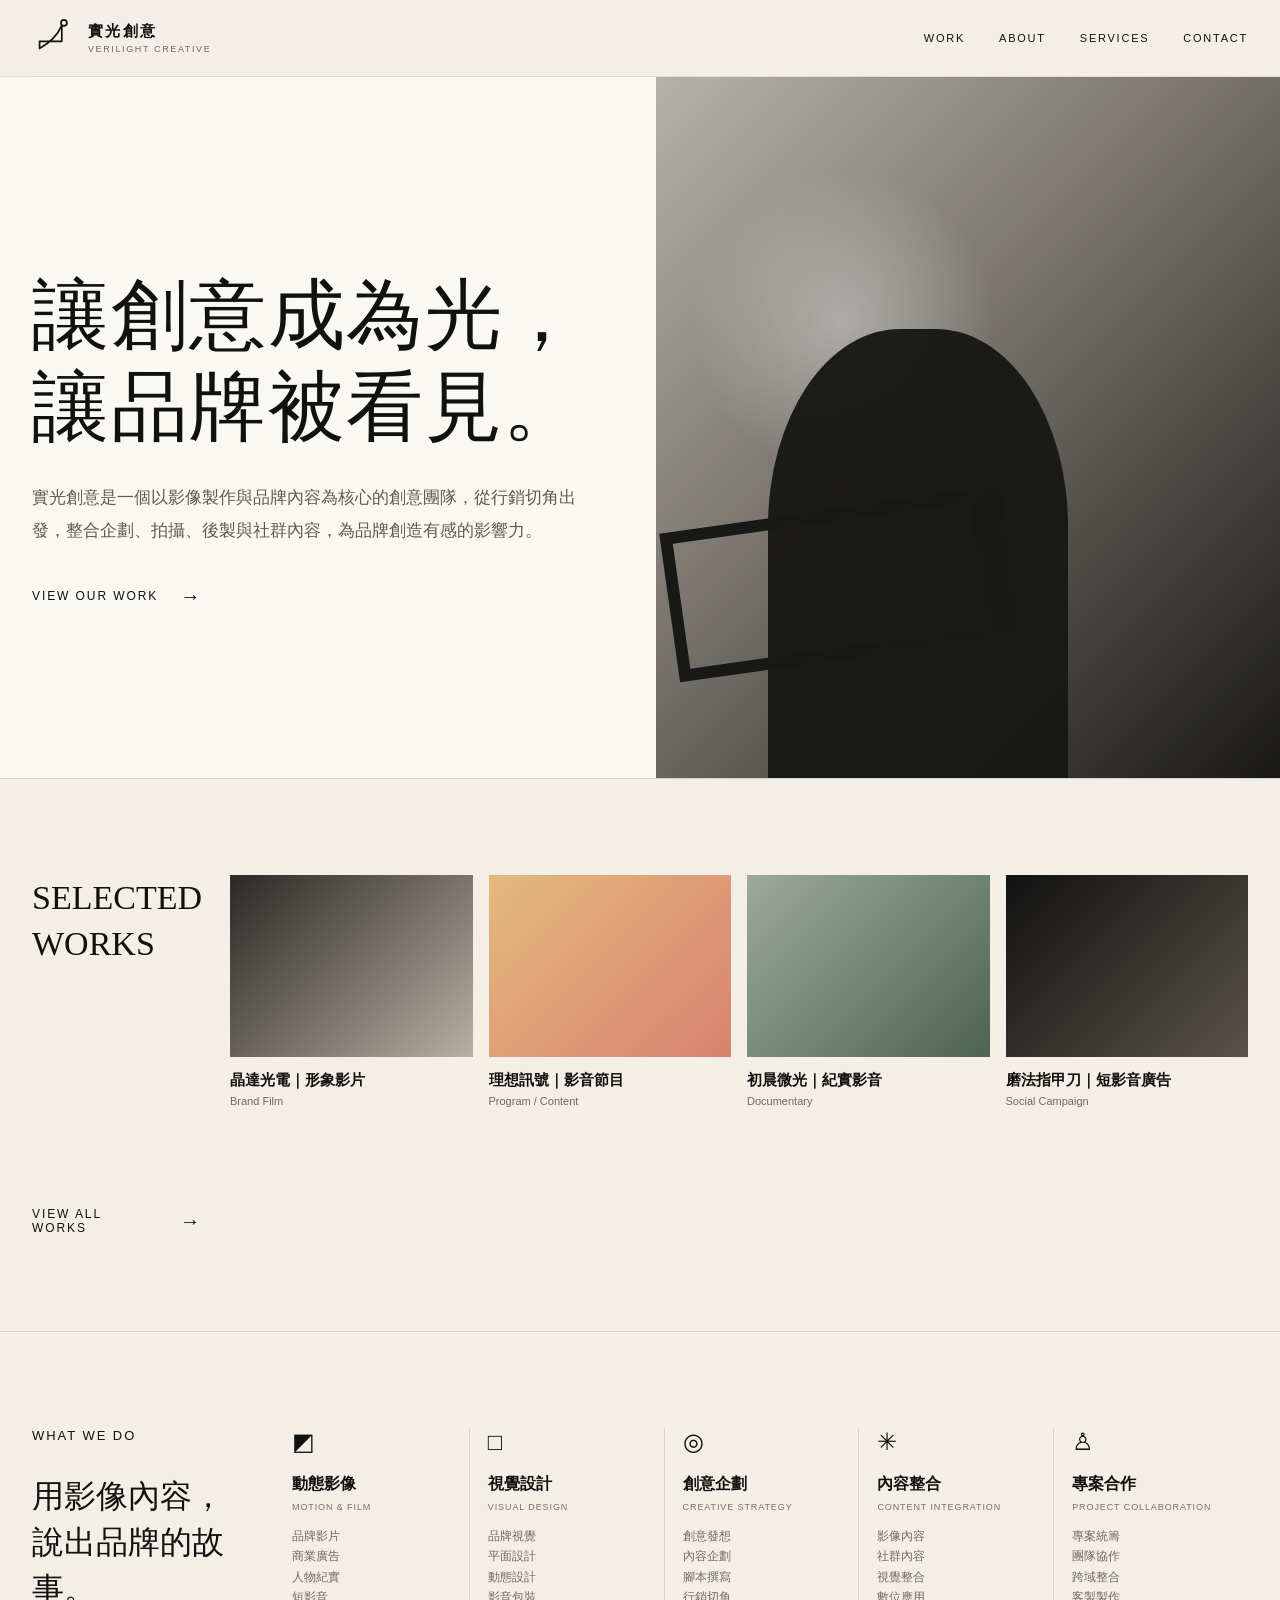
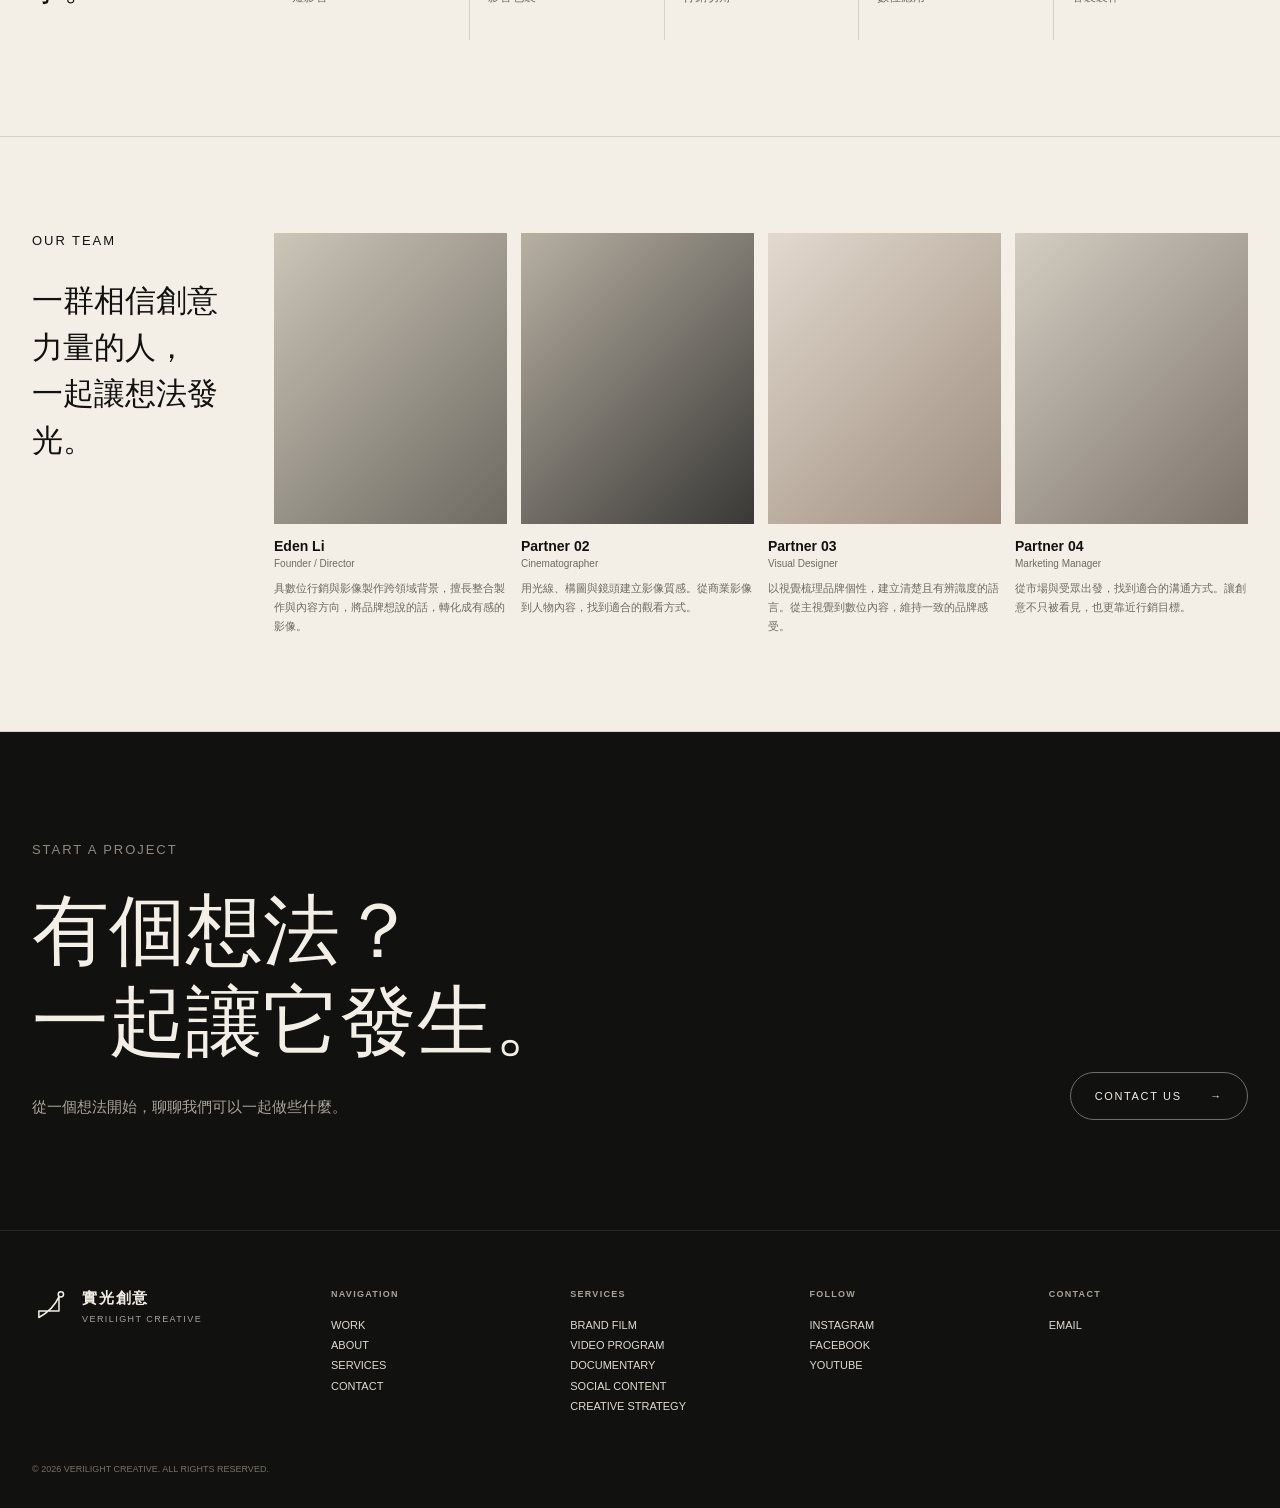
==== index.html @ e5758209 "Add files via upload" ====
<!doctype html><html lang="zh-Hant"><head><meta charset="utf-8"><meta name="viewport" content="width=device-width,initial-scale=1"><title>實光創意 VeriLight Creative</title><link rel="stylesheet" href="style.css"><style>
.contact-cta{background:#11110f;color:#f3efe7;padding:110px 0;border-bottom:1px solid #2b2a27}
.contact-cta-inner{display:flex;align-items:flex-end;justify-content:space-between;gap:50px}
.contact-cta .section-title{color:#8f8980}
.contact-cta h2{font-family:"Noto Serif TC","Songti TC",serif;font-size:clamp(48px,6vw,82px);line-height:1.18;font-weight:500;margin:0 0 24px}
.contact-cta p{font-size:15px;line-height:1.8;color:#aaa49a;margin:0}
.contact-button{border:1px solid #716c64;border-radius:100px;padding:17px 24px;font-size:11px;letter-spacing:.15em;white-space:nowrap;transition:.25s}
.contact-button span{display:inline-block;margin-left:24px;transition:.25s}
.contact-button:hover{background:#f3efe7;color:#11110f;border-color:#f3efe7}
.contact-button:hover span{transform:translateX(4px)}
@media(max-width:700px){.contact-cta-inner{display:block}.contact-button{display:inline-block;margin-top:42px}}

/* Four-column balanced layouts */
.services-grid{display:grid;grid-template-columns:repeat(4,minmax(0,1fr));}
.team-grid{display:grid;grid-template-columns:repeat(4,minmax(0,1fr));}
@media(max-width:1000px){
  .services-grid,.team-grid{grid-template-columns:repeat(2,minmax(0,1fr));}
}
@media(max-width:640px){
  .services-grid,.team-grid{grid-template-columns:1fr;}
}
</style>
<style>
@media (min-width: 901px){
  #services .services-grid{
    display:grid;
    grid-template-columns:repeat(5,minmax(0,1fr));
  }
}
@media (min-width: 601px) and (max-width: 900px){
  #services .services-grid{
    display:grid;
    grid-template-columns:repeat(2,minmax(0,1fr));
  }
}
@media (max-width: 600px){
  #services .services-grid{
    display:grid;
    grid-template-columns:1fr;
  }
}
</style>
</head><body>
<nav><div class="wrap nav">
<a class="brand" href="index.html"><svg viewBox="0 0 100 100" fill="none" aria-label="VeriLight Creative logo">
<circle cx="76" cy="14" r="7" stroke="currentColor" stroke-width="4"/>
<path d="M18 75V58H44M18 75C45 60 61 43 71 20V58H44" stroke="currentColor" stroke-width="4" stroke-linecap="round" stroke-linejoin="round"/>
</svg><span class="brand-text"><strong>實光創意</strong><span>VERILIGHT CREATIVE</span></span></a>
<div class="links"><a href="works.html">WORK</a><a href="index.html#about">ABOUT</a><a href="index.html#services">SERVICES</a><a href="index.html#contact">CONTACT</a></div>
</div></nav>
<header class="hero"><div class="hero-copy"><h1>讓創意成為光，<br>讓品牌被看見。</h1><p>實光創意是一個以影像製作與品牌內容為核心的創意團隊，從行銷切角出發，整合企劃、拍攝、後製與社群內容，為品牌創造有感的影響力。</p><a class="arrow-link" href="works.html">VIEW OUR WORK</a></div><div class="hero-visual"></div></header>
<section id="work"><div class="wrap works-layout"><div class="works-head"><h2>SELECTED<br>WORKS</h2><a class="arrow-link" href="works.html">VIEW ALL WORKS</a></div>
<div class="work-grid">
<a class="work-card" href="case-jinda.html"><div class="thumb"></div><h3>晶達光電｜形象影片</h3><p>Brand Film</p></a>
<a class="work-card" href="case-magic.html"><div class="thumb"></div><h3>理想訊號｜影音節目</h3><p>Program / Content</p></a>
<a class="work-card" href="case-light.html"><div class="thumb"></div><h3>初晨微光｜紀實影音</h3><p>Documentary</p></a>
<a class="work-card" href="case-social.html"><div class="thumb"></div><h3>磨法指甲刀｜短影音廣告</h3><p>Social Campaign</p></a>
</div></div></section>
<section id="services"><div class="wrap services-wrap"><div class="services-intro"><div class="section-title">WHAT WE DO</div><h2>用影像內容，<br>說出品牌的故事。</h2></div><div class="services-grid">
<div class="service"><div class="icon">◩</div><h3>動態影像</h3><small>MOTION & FILM</small><p>品牌影片<br>商業廣告<br>人物紀實<br>短影音</p></div>
<div class="service"><div class="icon">□</div><h3>視覺設計</h3><small>VISUAL DESIGN</small><p>品牌視覺<br>平面設計<br>動態設計<br>影音包裝</p></div>
<div class="service"><div class="icon">◎</div><h3>創意企劃</h3><small>CREATIVE STRATEGY</small><p>創意發想<br>內容企劃<br>腳本撰寫<br>行銷切角</p></div>
<div class="service"><div class="icon">✳</div><h3>內容整合</h3><small>CONTENT INTEGRATION</small><p>影像內容<br>社群內容<br>視覺整合<br>數位應用</p></div>
<div class="service"><div class="icon">♙</div><h3>專案合作</h3><small>PROJECT COLLABORATION</small><p>專案統籌<br>團隊協作<br>跨域整合<br>客製製作</p></div>

</div></div></section>
<section id="about"><div class="wrap team-layout"><div class="team-intro"><div class="section-title">OUR TEAM</div><h2>一群相信創意力量的人，<br>一起讓想法發光。</h2></div><div class="team-grid">
<article class="member"><div class="member-photo"></div><h3>Eden Li</h3><div class="role">Founder / Director</div><p><span>具數位行銷與影像製作跨領域背景，擅長整合製作與內容方向，將品牌想說的話，轉化成有感的影像。</span></p></article>
<article class="member"><div class="member-photo"></div><h3>Partner 02</h3><div class="role">Cinematographer</div><p><span>用光線、構圖與鏡頭建立影像質感。從商業影像到人物內容，找到適合的觀看方式。</span></p></article>
<article class="member"><div class="member-photo"></div><h3>Partner 03</h3><div class="role">Visual Designer</div><p><span>以視覺梳理品牌個性，建立清楚且有辨識度的語言。從主視覺到數位內容，維持一致的品牌感受。</span></p></article>
<article class="member"><div class="member-photo"></div><h3>Partner 04</h3><div class="role">Marketing Manager</div><p><span>從市場與受眾出發，找到適合的溝通方式。讓創意不只被看見，也更靠近行銷目標。</span></p></article>

</div></div></section>

<section class="contact-cta" id="project-contact">
  <div class="wrap contact-cta-inner">
    <div>
      <div class="section-title">START A PROJECT</div>
      <h2>有個想法？<br>一起讓它發生。</h2>
      <p>從一個想法開始，聊聊我們可以一起做些什麼。</p>
    </div>
    <a class="contact-button" href="mailto:hello@verilightcreative.com">CONTACT US <span>→</span></a>
  </div>
</section>
<footer id="contact"><div class="wrap"><div class="footer-grid">
<div><div class="footer-brand"><svg viewBox="0 0 100 100" fill="none" aria-label="VeriLight Creative logo">
<circle cx="76" cy="14" r="7" stroke="currentColor" stroke-width="4"/>
<path d="M18 75V58H44M18 75C45 60 61 43 71 20V58H44" stroke="currentColor" stroke-width="4" stroke-linecap="round" stroke-linejoin="round"/>
</svg><div><strong>實光創意</strong><br><span>VERILIGHT CREATIVE</span></div></div></div>
<div class="footer-col"><h4>NAVIGATION</h4><a href="works.html">WORK</a><a href="index.html#about">ABOUT</a><a href="index.html#services">SERVICES</a><a href="index.html#contact">CONTACT</a></div>
<div class="footer-col"><h4>SERVICES</h4><p>BRAND FILM<br>VIDEO PROGRAM<br>DOCUMENTARY<br>SOCIAL CONTENT<br>CREATIVE STRATEGY</p></div>
<div class="footer-col"><h4>FOLLOW</h4><a href="#">INSTAGRAM</a><a href="#">FACEBOOK</a><a href="#">YOUTUBE</a></div>
<div class="footer-col"><h4>CONTACT</h4><p>EMAIL</p></div>
</div><div class="copyright">© 2026 VERILIGHT CREATIVE. ALL RIGHTS RESERVED.</div></div></footer></body></html>
---- style.css ----
:root{
  --black:#11110f;--cream:#f3efe7;--offwhite:#faf8f3;--line:#d8d2c8;--muted:#756f67;
}
*{box-sizing:border-box}html{scroll-behavior:smooth}
body{margin:0;color:var(--black);background:var(--cream);font-family:-apple-system,BlinkMacSystemFont,"Noto Sans TC","PingFang TC",sans-serif}
a{color:inherit;text-decoration:none}.wrap{max-width:1320px;margin:auto;padding:0 32px}
nav{position:sticky;top:0;z-index:50;background:rgba(243,239,231,.94);backdrop-filter:blur(12px);border-bottom:1px solid rgba(17,17,15,.08)}
.nav{height:76px;display:flex;align-items:center;justify-content:space-between}
.brand{display:flex;align-items:center;gap:14px}.brand svg{width:42px;height:42px}
.brand-text strong{display:block;font-size:15px;letter-spacing:.15em}.brand-text span{display:block;font-size:9px;letter-spacing:.18em;color:#6e6961;margin-top:3px}
.links{display:flex;gap:34px;font-size:11px;letter-spacing:.16em}
.hero{min-height:78vh;display:grid;grid-template-columns:1.05fr 1fr;border-bottom:1px solid var(--line)}
.hero-copy{padding:95px 48px 72px max(32px,calc((100vw - 1320px)/2 + 32px));display:flex;flex-direction:column;justify-content:center;background:var(--offwhite)}
.hero-copy h1,.page-title,.case-title{font-family:"Noto Serif TC","Songti TC",serif;font-weight:500;letter-spacing:.02em}
.hero-copy h1{font-size:clamp(48px,6vw,90px);line-height:1.2;margin:0 0 28px}
.hero-copy p{max-width:560px;font-size:17px;line-height:1.9;color:#5f5a53;margin:0 0 38px}
.hero-visual{background:linear-gradient(rgba(15,15,13,.18),rgba(15,15,13,.18)),radial-gradient(circle at 30% 35%,rgba(255,255,255,.5),transparent 24%),linear-gradient(135deg,#d9d5cd 0%,#928d84 42%,#1b1a18 100%);position:relative;overflow:hidden}
.hero-visual:before{content:"";position:absolute;left:18%;bottom:0;width:48%;height:64%;background:#171715;border-radius:44% 44% 0 0;opacity:.96}
.hero-visual:after{content:"";position:absolute;left:2%;bottom:17%;width:48%;height:18%;border:12px solid #181816;border-right-width:32px;transform:rotate(-8deg)}
.arrow-link{font-size:12px;letter-spacing:.16em;display:inline-flex;align-items:center;gap:22px}.arrow-link:after{content:"→";font-size:20px}
section{padding:96px 0;border-bottom:1px solid var(--line)}.section-title{font-size:13px;letter-spacing:.15em;margin-bottom:30px}
.works-layout{display:grid;grid-template-columns:170px 1fr;gap:28px}.works-head{display:flex;flex-direction:column;justify-content:space-between;min-height:360px}
.works-head h2,.services-intro h2,.team-intro h2{font-family:"Noto Serif TC","Songti TC",serif;font-weight:500}
.works-head h2{font-size:34px;line-height:1.35;margin:0}.work-grid{display:grid;grid-template-columns:repeat(4,1fr);gap:16px}
.work-card .thumb,.portfolio-card .thumb{aspect-ratio:4/3;background:linear-gradient(135deg,#2a2926,#b7afa2);margin-bottom:14px;position:relative;overflow:hidden;transition:.25s}
.work-card:nth-child(2) .thumb{background:linear-gradient(135deg,#e4b980,#d8826d)}
.work-card:nth-child(3) .thumb{background:linear-gradient(135deg,#9ca99d,#4f6256)}
.work-card:nth-child(4) .thumb{background:linear-gradient(135deg,#111,#59534b)}
.work-card:hover .thumb,.portfolio-card:hover .thumb{transform:translateY(-4px)}
.work-card h3,.portfolio-card h3{font-size:15px;margin:0 0 5px}.work-card p,.portfolio-card p{font-size:11px;color:#6e6961;margin:0}
.services-wrap{display:grid;grid-template-columns:200px 1fr;gap:42px}.services-intro h2{font-size:32px;line-height:1.45;margin:0 0 28px}
.services-grid{display:grid;grid-template-columns:repeat(5,1fr)}.service{padding:0 18px;border-left:1px solid var(--line)}.service:first-child{border-left:0}
.icon{font-size:24px;margin-bottom:18px}.service h3{font-size:16px;margin:0 0 7px}.service small{display:block;font-size:9px;letter-spacing:.1em;color:#777168;margin-bottom:14px}
.service p{font-size:12px;line-height:1.7;color:#6f6961;margin:0}
.team-layout{display:grid;grid-template-columns:200px 1fr;gap:42px}.team-intro h2{font-size:31px;line-height:1.5;margin:0 0 28px}
.team-grid{display:grid;grid-template-columns:repeat(5,1fr);gap:14px}.member-photo{aspect-ratio:4/5;background:linear-gradient(135deg,#ccc5b8,#6d6961);margin-bottom:14px}
.member:nth-child(2) .member-photo{background:linear-gradient(135deg,#b8b0a3,#393836)}.member:nth-child(3) .member-photo{background:linear-gradient(135deg,#e3d9ce,#9c8d7f)}
.member:nth-child(4) .member-photo{background:linear-gradient(135deg,#d4cdc2,#7c746b)}.member:nth-child(5) .member-photo{background:linear-gradient(135deg,#aca59a,#343331)}
.member h3{font-size:14px;margin:0 0 4px}.member .role{font-size:10px;color:#6f6961;margin-bottom:10px}.member p{font-size:11px;line-height:1.7;color:#6f6961;margin:0}.member p span{display:block}
.page-head{padding:110px 0 55px}.page-title{font-size:clamp(58px,8vw,110px);line-height:1;margin:0}.page-intro{max-width:680px;font-size:17px;line-height:1.9;color:#625d55;margin-top:26px}
.filters{display:flex;flex-wrap:wrap;gap:10px;margin:38px 0 48px}.filter{appearance:none;border:1px solid #bcb5aa;background:transparent;border-radius:100px;padding:10px 16px;font-size:11px;letter-spacing:.12em;cursor:pointer}
.filter.active,.filter:hover{background:var(--black);color:var(--cream);border-color:var(--black)}
.portfolio-grid{display:grid;grid-template-columns:repeat(3,1fr);gap:36px 18px;padding-bottom:100px}.portfolio-card.hidden{display:none}
.portfolio-card:nth-child(3n+2) .thumb{background:linear-gradient(135deg,#cab89d,#705f4f)}.portfolio-card:nth-child(3n+3) .thumb{background:linear-gradient(135deg,#a6aaa3,#485148)}
.badge{font-size:9px;letter-spacing:.13em;color:#817a72;margin-bottom:7px}
.case-head{padding:100px 0 55px}.case-title{font-size:clamp(54px,8vw,105px);line-height:1;margin:0}
.case-meta{margin-top:38px;display:grid;grid-template-columns:1.3fr 1fr;gap:70px}.case-meta p{font-size:18px;line-height:1.9;color:#655f57}
.meta-table{border-top:1px solid var(--line)}.meta-row{display:grid;grid-template-columns:110px 1fr;gap:20px;padding:14px 0;border-bottom:1px solid var(--line);font-size:12px}.meta-row span:first-child{color:#817a72}
.video{aspect-ratio:16/9;background:linear-gradient(135deg,#cfc7bb,#262522);display:grid;place-items:center}.play{width:74px;height:74px;border:1px solid rgba(255,255,255,.7);border-radius:50%;display:grid;place-items:center;color:white;font-size:20px}
.story{max-width:820px}.story p{font-size:20px;line-height:1.95;color:#5f5a53}.gallery{display:grid;grid-template-columns:1fr 1fr;gap:18px}.still{aspect-ratio:4/3;background:linear-gradient(135deg,#c7bdae,#514c45)}
.next-project{display:flex;align-items:end;justify-content:space-between;gap:30px}.next-project h2{font-family:"Noto Serif TC","Songti TC",serif;font-size:48px;font-weight:500;margin:0}
footer{background:#11110f;color:#f2eee5;padding:58px 0 34px}.footer-grid{display:grid;grid-template-columns:1.3fr repeat(4,1fr);gap:40px}
.footer-brand{display:flex;gap:12px;align-items:center}.footer-brand svg{width:38px;height:38px}.footer-brand strong{font-size:15px;letter-spacing:.12em}.footer-brand span{font-size:9px;letter-spacing:.16em;color:#aaa39a}
.footer-col h4{font-size:9px;letter-spacing:.14em;margin:0 0 16px;color:#a9a39a}.footer-col a,.footer-col p{display:block;font-size:11px;line-height:1.85;color:#e0dbd1;margin:0}.copyright{margin-top:48px;font-size:9px;color:#777168}
@media(max-width:980px){.hero{grid-template-columns:1fr}.hero-visual{min-height:460px}.works-layout,.services-wrap,.team-layout{grid-template-columns:1fr}.works-head{min-height:auto;gap:28px}.work-grid{grid-template-columns:repeat(2,1fr)}.services-grid{grid-template-columns:repeat(2,1fr);gap:24px}.service{border-left:0;border-top:1px solid var(--line);padding:18px 0}.team-grid{grid-template-columns:repeat(2,1fr)}.portfolio-grid{grid-template-columns:repeat(2,1fr)}.case-meta{grid-template-columns:1fr;gap:30px}.footer-grid{grid-template-columns:1fr 1fr}}
@media(max-width:620px){.wrap{padding:0 20px}.links{gap:14px}.links a:nth-child(3){display:none}.hero-copy{padding:72px 20px}.work-grid,.team-grid,.services-grid,.portfolio-grid,.gallery{grid-template-columns:1fr}.footer-grid{grid-template-columns:1fr}.next-project{display:block}.next-project a{margin-top:26px}}
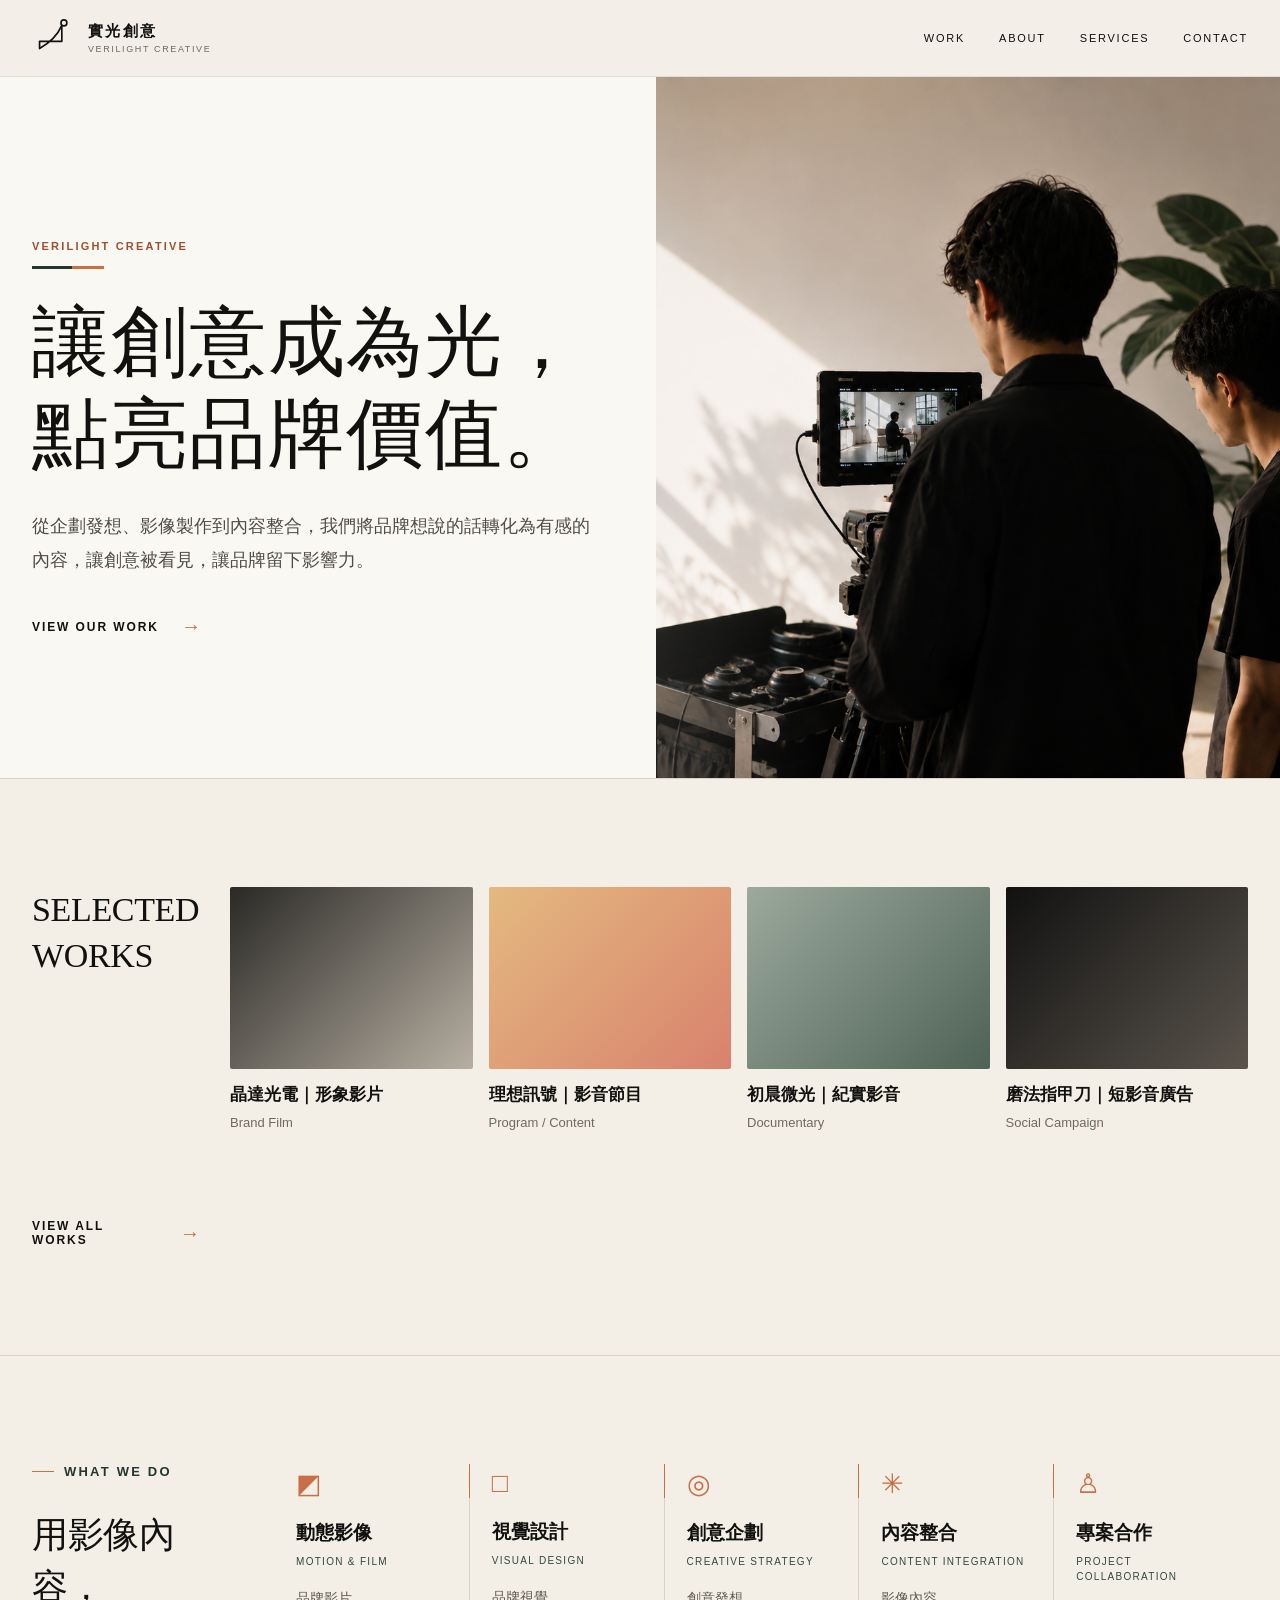
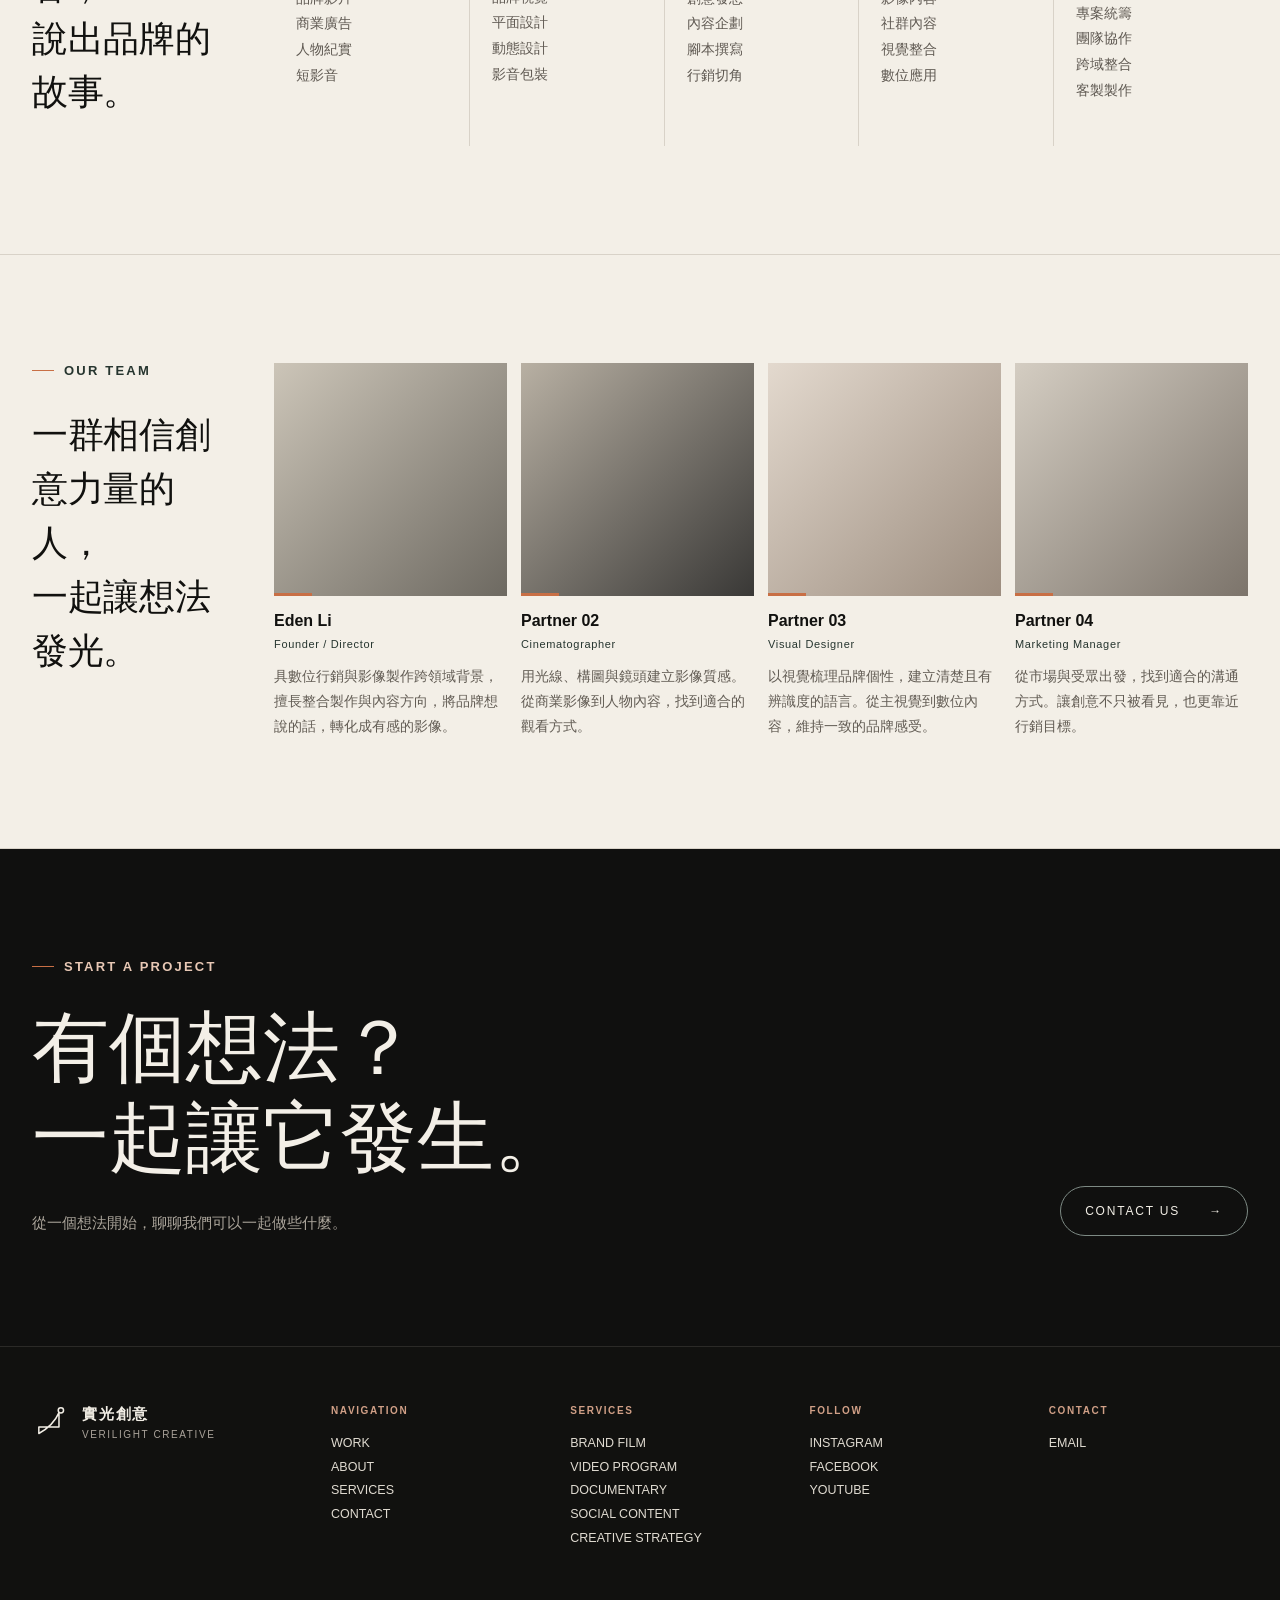
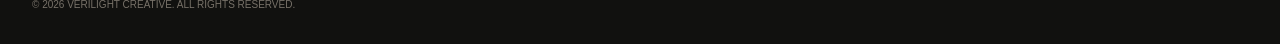
==== commit e753a060: "v1.0" ====
--- a/index.html
+++ b/index.html
@@ -40,7 +40,45 @@
   }
 }
 </style>
-</head><body>
+
+<style>
+/* Partner portraits: square; bio text uses original stylesheet sizing */
+#about .member-photo{
+  width:100%;
+  aspect-ratio:1 / 1 !important;
+  height:auto !important;
+  overflow:hidden;
+  background-size:cover;
+  background-position:center;
+}
+</style>
+
+<style>
+/* Service text: restore original stylesheet sizing; compact mobile layout */
+@media(max-width:600px){
+  #services .services-grid{
+    display:grid;
+    grid-template-columns:repeat(2,minmax(0,1fr));
+  }
+  #services .service:last-child{grid-column:1 / -1;}
+  #services .service{padding-top:28px;padding-bottom:28px;}
+}
+</style>
+<style>
+.hero-kicker{font-size:11px;font-weight:600;letter-spacing:.20em;color:#9f4f2e;margin-bottom:22px}
+@media(max-width:620px){.hero-kicker{font-size:10px;margin-bottom:18px}}
+</style><style>
+.hero-brand-line{
+  display:flex;
+  width:72px;
+  height:3px;
+  margin:-8px 0 28px;
+  background:linear-gradient(90deg,#26352F 0 56%,#C86F45 56% 100%);
+}
+@media(max-width:620px){
+  .hero-brand-line{width:58px;margin:-6px 0 22px}
+}
+</style></head><body>
 <nav><div class="wrap nav">
 <a class="brand" href="index.html"><svg viewBox="0 0 100 100" fill="none" aria-label="VeriLight Creative logo">
 <circle cx="76" cy="14" r="7" stroke="currentColor" stroke-width="4"/>
@@ -48,7 +86,7 @@
 </svg><span class="brand-text"><strong>實光創意</strong><span>VERILIGHT CREATIVE</span></span></a>
 <div class="links"><a href="works.html">WORK</a><a href="index.html#about">ABOUT</a><a href="index.html#services">SERVICES</a><a href="index.html#contact">CONTACT</a></div>
 </div></nav>
-<header class="hero"><div class="hero-copy"><h1>讓創意成為光，<br>讓品牌被看見。</h1><p>實光創意是一個以影像製作與品牌內容為核心的創意團隊，從行銷切角出發，整合企劃、拍攝、後製與社群內容，為品牌創造有感的影響力。</p><a class="arrow-link" href="works.html">VIEW OUR WORK</a></div><div class="hero-visual"></div></header>
+<header class="hero"><div class="hero-copy"><div class="hero-kicker">VERILIGHT CREATIVE</div><div class="hero-brand-line" aria-hidden="true"></div><h1>讓創意成為光，<br>點亮品牌價值。</h1><p>從企劃發想、影像製作到內容整合，我們將品牌想說的話轉化為有感的內容，讓創意被看見，讓品牌留下影響力。</p><a class="arrow-link" href="works.html">VIEW OUR WORK</a></div><div class="hero-visual"></div></header>
 <section id="work"><div class="wrap works-layout"><div class="works-head"><h2>SELECTED<br>WORKS</h2><a class="arrow-link" href="works.html">VIEW ALL WORKS</a></div>
 <div class="work-grid">
 <a class="work-card" href="case-jinda.html"><div class="thumb"></div><h3>晶達光電｜形象影片</h3><p>Brand Film</p></a>
--- a/style.css
+++ b/style.css
@@ -15,9 +15,9 @@
 .hero-copy h1,.page-title,.case-title{font-family:"Noto Serif TC","Songti TC",serif;font-weight:500;letter-spacing:.02em}
 .hero-copy h1{font-size:clamp(48px,6vw,90px);line-height:1.2;margin:0 0 28px}
 .hero-copy p{max-width:560px;font-size:17px;line-height:1.9;color:#5f5a53;margin:0 0 38px}
-.hero-visual{background:linear-gradient(rgba(15,15,13,.18),rgba(15,15,13,.18)),radial-gradient(circle at 30% 35%,rgba(255,255,255,.5),transparent 24%),linear-gradient(135deg,#d9d5cd 0%,#928d84 42%,#1b1a18 100%);position:relative;overflow:hidden}
-.hero-visual:before{content:"";position:absolute;left:18%;bottom:0;width:48%;height:64%;background:#171715;border-radius:44% 44% 0 0;opacity:.96}
-.hero-visual:after{content:"";position:absolute;left:2%;bottom:17%;width:48%;height:18%;border:12px solid #181816;border-right-width:32px;transform:rotate(-8deg)}
+.hero-visual{background-image:url("hero-verilight.png");background-size:cover;background-position:center center;background-repeat:no-repeat;position:relative;overflow:hidden}
+.hero-visual:before{content:"";position:absolute;inset:0;background:linear-gradient(90deg,rgba(243,239,231,.12) 0%,rgba(17,17,15,0) 30%);pointer-events:none}
+.hero-visual:after{display:none}
 .arrow-link{font-size:12px;letter-spacing:.16em;display:inline-flex;align-items:center;gap:22px}.arrow-link:after{content:"→";font-size:20px}
 section{padding:96px 0;border-bottom:1px solid var(--line)}.section-title{font-size:13px;letter-spacing:.15em;margin-bottom:30px}
 .works-layout{display:grid;grid-template-columns:170px 1fr;gap:28px}.works-head{display:flex;flex-direction:column;justify-content:space-between;min-height:360px}
@@ -55,3 +55,345 @@
 .footer-col h4{font-size:9px;letter-spacing:.14em;margin:0 0 16px;color:#a9a39a}.footer-col a,.footer-col p{display:block;font-size:11px;line-height:1.85;color:#e0dbd1;margin:0}.copyright{margin-top:48px;font-size:9px;color:#777168}
 @media(max-width:980px){.hero{grid-template-columns:1fr}.hero-visual{min-height:460px}.works-layout,.services-wrap,.team-layout{grid-template-columns:1fr}.works-head{min-height:auto;gap:28px}.work-grid{grid-template-columns:repeat(2,1fr)}.services-grid{grid-template-columns:repeat(2,1fr);gap:24px}.service{border-left:0;border-top:1px solid var(--line);padding:18px 0}.team-grid{grid-template-columns:repeat(2,1fr)}.portfolio-grid{grid-template-columns:repeat(2,1fr)}.case-meta{grid-template-columns:1fr;gap:30px}.footer-grid{grid-template-columns:1fr 1fr}}
 @media(max-width:620px){.wrap{padding:0 20px}.links{gap:14px}.links a:nth-child(3){display:none}.hero-copy{padding:72px 20px}.work-grid,.team-grid,.services-grid,.portfolio-grid,.gallery{grid-template-columns:1fr}.footer-grid{grid-template-columns:1fr}.next-project{display:block}.next-project a{margin-top:26px}}
+
+@media(max-width:980px){.hero-visual{background-position:62% center}}
+@media(max-width:620px){.hero-visual{min-height:360px;background-position:68% center}}
+
+
+/* ===== VeriLight visual refinement v7 ===== */
+:root{
+  --accent:#c96f45;           /* warm terracotta / light-inspired orange */
+  --accent-soft:#ead2c4;
+  --accent-ink:#9f4f2e;
+}
+
+/* clearer typography */
+body{font-size:16px}
+.section-title{
+  font-size:13px;
+  font-weight:600;
+  letter-spacing:.17em;
+  color:var(--accent-ink);
+  display:flex;
+  align-items:center;
+  gap:10px;
+}
+.section-title:before{
+  content:"";
+  width:22px;
+  height:1px;
+  background:var(--accent);
+  flex:0 0 auto;
+}
+
+.hero-copy p{
+  font-size:18px;
+  line-height:1.9;
+  color:#514c45;
+}
+.arrow-link{
+  font-size:12px;
+  font-weight:600;
+}
+.arrow-link:after{color:var(--accent)}
+.links a{
+  position:relative;
+  padding:7px 0;
+}
+.links a:after{
+  content:"";
+  position:absolute;
+  left:0;
+  right:100%;
+  bottom:0;
+  height:1px;
+  background:var(--accent);
+  transition:right .22s ease;
+}
+.links a:hover:after{right:0}
+
+/* stronger but minimal section rhythm */
+section{padding-top:108px;padding-bottom:108px}
+.works-head h2,
+.services-intro h2,
+.team-intro h2{
+  letter-spacing:-.01em;
+}
+.services-intro h2,
+.team-intro h2{font-size:36px}
+
+/* work cards */
+.work-card .thumb,
+.portfolio-card .thumb{
+  border-radius:2px;
+}
+.work-card h3,.portfolio-card h3{
+  font-size:17px;
+  line-height:1.45;
+  font-weight:600;
+  margin-top:3px;
+}
+.work-card p,.portfolio-card p{
+  font-size:13px;
+  line-height:1.6;
+  color:#706960;
+}
+.work-card:hover h3,.portfolio-card:hover h3{color:var(--accent-ink)}
+
+/* service area: increase explanation size and add visual hierarchy */
+.service{
+  padding:4px 22px 4px 22px;
+  position:relative;
+}
+.service:before{
+  content:"";
+  position:absolute;
+  top:0;
+  left:-1px;
+  width:1px;
+  height:34px;
+  background:var(--accent);
+}
+.service:first-child:before{display:none}
+.icon{
+  font-size:27px;
+  color:var(--accent);
+  margin-bottom:20px;
+}
+.service h3{
+  font-size:19px;
+  line-height:1.4;
+  margin-bottom:7px;
+}
+.service small{
+  font-size:10px;
+  line-height:1.5;
+  letter-spacing:.13em;
+  color:#8a6554;
+  margin-bottom:17px;
+}
+.service p{
+  font-size:14px;
+  line-height:1.85;
+  color:#5f5952;
+}
+
+/* partners: easier to read without becoming bulky */
+.member h3{
+  font-size:16px;
+  line-height:1.4;
+  font-weight:600;
+}
+.member .role{
+  font-size:11px;
+  line-height:1.5;
+  letter-spacing:.06em;
+  color:var(--accent-ink);
+  margin-top:3px;
+  margin-bottom:12px;
+}
+.member p{
+  font-size:13.5px;
+  line-height:1.85;
+  color:#625c54;
+}
+.member-photo{
+  position:relative;
+  overflow:hidden;
+}
+.member-photo:after{
+  content:"";
+  position:absolute;
+  left:0;
+  bottom:0;
+  width:38px;
+  height:3px;
+  background:var(--accent);
+}
+
+/* works page labels */
+.badge{
+  font-size:10.5px;
+  font-weight:600;
+  letter-spacing:.14em;
+  color:var(--accent-ink);
+}
+.page-intro{
+  font-size:18px;
+  line-height:1.9;
+}
+.filter{
+  font-size:11px;
+  font-weight:600;
+  transition:.2s ease;
+}
+.filter.active,.filter:hover{
+  background:var(--accent);
+  border-color:var(--accent);
+  color:#fff;
+}
+
+/* case study readability */
+.case-meta p{font-size:19px}
+.meta-row{font-size:13px}
+.story p{font-size:20px;line-height:1.95}
+
+/* CTA: keep black but weave in brand accent */
+.contact-cta{
+  background:#10100f !important;
+}
+.contact-cta .section-title{color:#d49a7b !important}
+.contact-button{
+  border-color:#9b6d56 !important;
+  font-size:12px !important;
+}
+.contact-button:hover{
+  background:var(--accent) !important;
+  border-color:var(--accent) !important;
+  color:#fff !important;
+}
+
+/* Footer text was especially small */
+.footer-col h4{
+  font-size:10px;
+  letter-spacing:.16em;
+  color:#c79073;
+}
+.footer-col a,.footer-col p{
+  font-size:12.5px;
+  line-height:1.9;
+}
+.footer-brand span{font-size:10px}
+.copyright{font-size:10px}
+
+/* subtle selection color */
+::selection{background:var(--accent-soft);color:var(--black)}
+
+@media(max-width:980px){
+  section{padding-top:82px;padding-bottom:82px}
+  .service:before{display:none}
+  .service{
+    padding:24px 0 !important;
+    border-top:1px solid var(--line);
+  }
+  .services-intro h2,.team-intro h2{font-size:34px}
+  .member p{font-size:13.5px}
+}
+
+@media(max-width:620px){
+  body{font-size:15px}
+  .hero-copy p{font-size:16px;line-height:1.85}
+  section{padding-top:68px;padding-bottom:68px}
+  .section-title{font-size:11px;margin-bottom:24px}
+  .services-intro h2,.team-intro h2{font-size:30px}
+  .service h3{font-size:18px}
+  .service small{font-size:10px}
+  .service p{font-size:13.5px;line-height:1.8}
+  .member h3{font-size:16px}
+  .member p{font-size:13.5px;line-height:1.8}
+  .work-card h3,.portfolio-card h3{font-size:16px}
+  .work-card p,.portfolio-card p{font-size:12.5px}
+  .page-intro{font-size:16px}
+  .footer-col a,.footer-col p{font-size:12.5px}
+}
+
+
+/* ===== VeriLight V8 brand palette refinement ===== */
+:root{
+  --brand-green:#26352F;
+  --brand-green-2:#34483F;
+  --brand-green-soft:#A9B0A8;
+  --brand-orange:#C86F45;
+  --brand-orange-dark:#9E4F31;
+  --brand-orange-soft:#E8C8B5;
+}
+
+/* keep black / white / cream as main structure, use green + orange as accents */
+.section-title{
+  color:var(--brand-green) !important;
+}
+.section-title:before{
+  background:var(--brand-orange) !important;
+}
+
+.hero-kicker{
+  color:var(--brand-orange-dark) !important;
+}
+.arrow-link:after{
+  color:var(--brand-orange) !important;
+}
+
+.links a:after{
+  background:var(--brand-green) !important;
+}
+
+/* service hierarchy */
+.icon{
+  color:var(--brand-orange) !important;
+}
+.service small{
+  color:var(--brand-green-2) !important;
+}
+.service:before{
+  background:var(--brand-orange) !important;
+}
+
+/* work cards */
+.work-card:hover h3,
+.portfolio-card:hover h3{
+  color:var(--brand-green) !important;
+}
+.badge{
+  color:var(--brand-green) !important;
+}
+.filter.active,
+.filter:hover{
+  background:var(--brand-green) !important;
+  border-color:var(--brand-green) !important;
+  color:#fff !important;
+}
+
+/* team */
+.member .role{
+  color:var(--brand-green) !important;
+}
+.member-photo:after{
+  background:var(--brand-orange) !important;
+}
+
+/* CTA / footer */
+.contact-cta .section-title{
+  color:var(--brand-orange-soft) !important;
+}
+.contact-button{
+  border-color:#7D8A84 !important;
+}
+.contact-button:hover{
+  background:var(--brand-orange) !important;
+  border-color:var(--brand-orange) !important;
+  color:#fff !important;
+}
+.footer-col h4{
+  color:#D1A087 !important;
+}
+
+/* subtle design accents */
+::selection{
+  background:var(--brand-orange-soft) !important;
+  color:var(--brand-green) !important;
+}
+
+@media (hover:hover){
+  .work-card .thumb,
+  .portfolio-card .thumb,
+  .member-photo{
+    transition:transform .28s ease, box-shadow .28s ease;
+  }
+  .work-card:hover .thumb,
+  .portfolio-card:hover .thumb{
+    box-shadow:0 10px 26px rgba(38,53,47,.10);
+  }
+  .member:hover .member-photo{
+    transform:translateY(-3px);
+  }
+}
